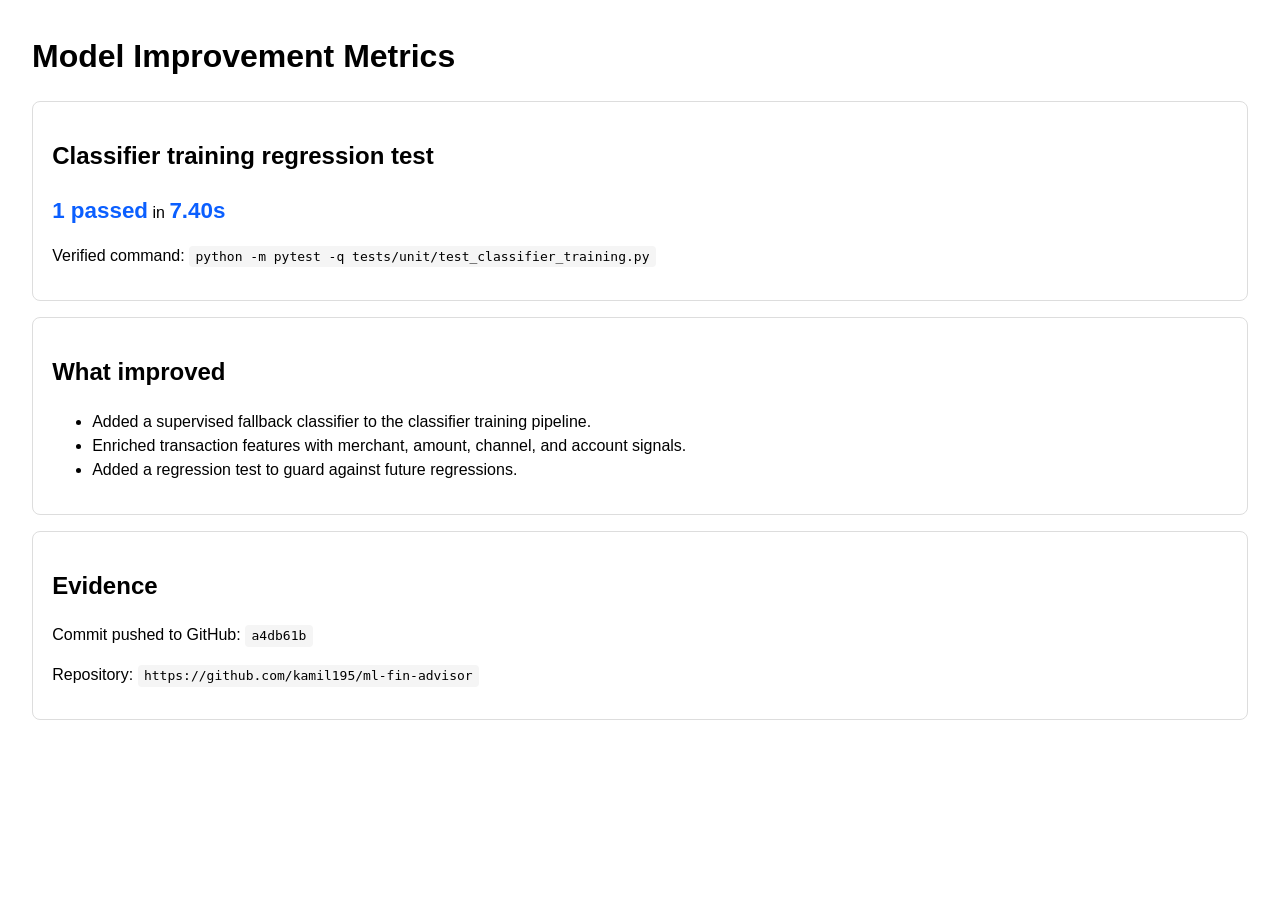
==== metrics.html @ 5aaa0338 "Add model metrics page" ====
<!DOCTYPE html>
<html lang="en">
<head>
  <meta charset="UTF-8" />
  <meta name="viewport" content="width=device-width, initial-scale=1.0" />
  <title>Model Metrics</title>
  <style>
    body { font-family: Arial, sans-serif; margin: 2rem; line-height: 1.5; }
    .card { border: 1px solid #ddd; border-radius: 8px; padding: 1rem 1.2rem; margin-bottom: 1rem; }
    .metric { font-size: 1.4rem; font-weight: bold; color: #0b5fff; }
    code { background: #f5f5f5; padding: 0.2rem 0.4rem; border-radius: 4px; }
  </style>
</head>
<body>
  <h1>Model Improvement Metrics</h1>
  <div class="card">
    <h2>Classifier training regression test</h2>
    <p><span class="metric">1 passed</span> in <span class="metric">7.40s</span></p>
    <p>Verified command: <code>python -m pytest -q tests/unit/test_classifier_training.py</code></p>
  </div>
  <div class="card">
    <h2>What improved</h2>
    <ul>
      <li>Added a supervised fallback classifier to the classifier training pipeline.</li>
      <li>Enriched transaction features with merchant, amount, channel, and account signals.</li>
      <li>Added a regression test to guard against future regressions.</li>
    </ul>
  </div>
  <div class="card">
    <h2>Evidence</h2>
    <p>Commit pushed to GitHub: <code>a4db61b</code></p>
    <p>Repository: <code>https://github.com/kamil195/ml-fin-advisor</code></p>
  </div>
</body>
</html>
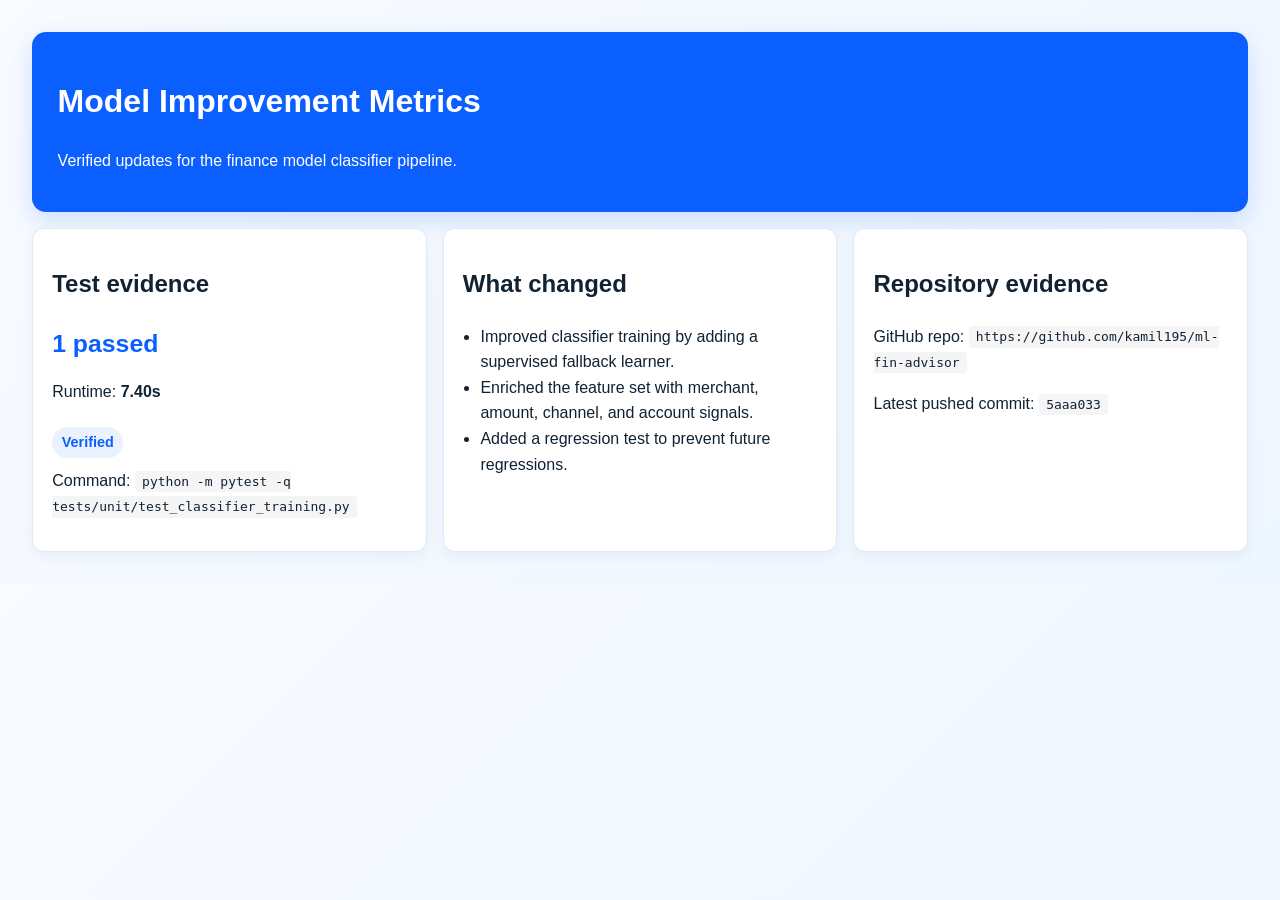
==== commit c1c957b4: "Polish metrics page" ====
--- a/metrics.html
+++ b/metrics.html
@@ -5,31 +5,75 @@
   <meta name="viewport" content="width=device-width, initial-scale=1.0" />
   <title>Model Metrics</title>
   <style>
-    body { font-family: Arial, sans-serif; margin: 2rem; line-height: 1.5; }
-    .card { border: 1px solid #ddd; border-radius: 8px; padding: 1rem 1.2rem; margin-bottom: 1rem; }
-    .metric { font-size: 1.4rem; font-weight: bold; color: #0b5fff; }
-    code { background: #f5f5f5; padding: 0.2rem 0.4rem; border-radius: 4px; }
+    :root { color-scheme: light dark; }
+    body {
+      font-family: "Segoe UI", Arial, sans-serif;
+      margin: 0;
+      padding: 2rem;
+      background: linear-gradient(135deg, #f8fbff 0%, #eef6ff 100%);
+      color: #123;
+      line-height: 1.6;
+    }
+    .hero {
+      background: #0b5fff;
+      color: white;
+      border-radius: 14px;
+      padding: 1.4rem 1.6rem;
+      margin-bottom: 1rem;
+      box-shadow: 0 8px 24px rgba(11,95,255,0.18);
+    }
+    .grid { display: grid; gap: 1rem; grid-template-columns: repeat(auto-fit, minmax(280px, 1fr)); }
+    .card {
+      background: white;
+      border: 1px solid #dfe9f7;
+      border-radius: 12px;
+      padding: 1rem 1.2rem;
+      box-shadow: 0 4px 14px rgba(18,51,84,0.06);
+    }
+    .metric { font-size: 1.55rem; font-weight: 700; color: #0b5fff; }
+    .pill {
+      display: inline-block;
+      background: #eaf2ff;
+      color: #0b5fff;
+      padding: 0.25rem 0.6rem;
+      border-radius: 999px;
+      font-size: 0.9rem;
+      font-weight: 600;
+      margin-top: 0.4rem;
+    }
+    code { background: #f5f5f5; padding: 0.2rem 0.45rem; border-radius: 4px; }
+    ul { padding-left: 1.1rem; }
   </style>
 </head>
 <body>
-  <h1>Model Improvement Metrics</h1>
-  <div class="card">
-    <h2>Classifier training regression test</h2>
-    <p><span class="metric">1 passed</span> in <span class="metric">7.40s</span></p>
-    <p>Verified command: <code>python -m pytest -q tests/unit/test_classifier_training.py</code></p>
+  <div class="hero">
+    <h1>Model Improvement Metrics</h1>
+    <p>Verified updates for the finance model classifier pipeline.</p>
   </div>
-  <div class="card">
-    <h2>What improved</h2>
-    <ul>
-      <li>Added a supervised fallback classifier to the classifier training pipeline.</li>
-      <li>Enriched transaction features with merchant, amount, channel, and account signals.</li>
-      <li>Added a regression test to guard against future regressions.</li>
-    </ul>
-  </div>
-  <div class="card">
-    <h2>Evidence</h2>
-    <p>Commit pushed to GitHub: <code>a4db61b</code></p>
-    <p>Repository: <code>https://github.com/kamil195/ml-fin-advisor</code></p>
+
+  <div class="grid">
+    <div class="card">
+      <h2>Test evidence</h2>
+      <p><span class="metric">1 passed</span></p>
+      <p>Runtime: <strong>7.40s</strong></p>
+      <div class="pill">Verified</div>
+      <p style="margin-top: 0.6rem;">Command: <code>python -m pytest -q tests/unit/test_classifier_training.py</code></p>
+    </div>
+
+    <div class="card">
+      <h2>What changed</h2>
+      <ul>
+        <li>Improved classifier training by adding a supervised fallback learner.</li>
+        <li>Enriched the feature set with merchant, amount, channel, and account signals.</li>
+        <li>Added a regression test to prevent future regressions.</li>
+      </ul>
+    </div>
+
+    <div class="card">
+      <h2>Repository evidence</h2>
+      <p>GitHub repo: <code>https://github.com/kamil195/ml-fin-advisor</code></p>
+      <p>Latest pushed commit: <code>5aaa033</code></p>
+    </div>
   </div>
 </body>
 </html>
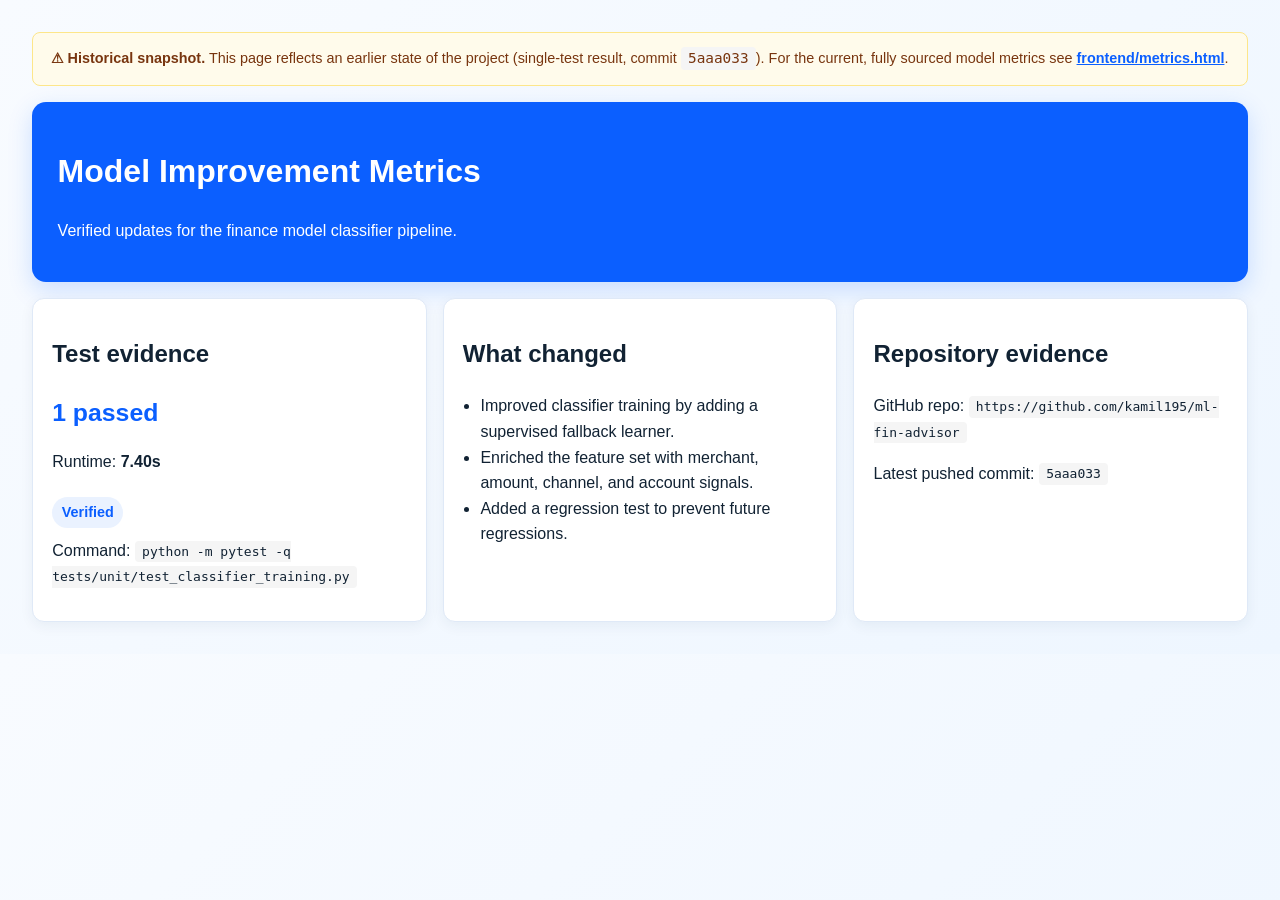
==== commit 24f30c5f: "Security/clarity fixes; refresh metrics page; add prophet to serving deps" ====
--- a/metrics.html
+++ b/metrics.html
@@ -46,6 +46,12 @@
   </style>
 </head>
 <body>
+  <div class="banner" style="background:#FFFBEB;border:1px solid #FDE68A;border-radius:8px;padding:0.9rem 1.1rem;margin-bottom:1rem;font-size:0.9rem;color:#78350F;line-height:1.6;">
+    <strong>&#9888; Historical snapshot.</strong> This page reflects an earlier state of the project
+    (single-test result, commit <code>5aaa033</code>). For the current, fully sourced model metrics
+    see <a href="frontend/metrics.html" style="color:#0b5fff;font-weight:600;">frontend/metrics.html</a>.
+  </div>
+
   <div class="hero">
     <h1>Model Improvement Metrics</h1>
     <p>Verified updates for the finance model classifier pipeline.</p>
